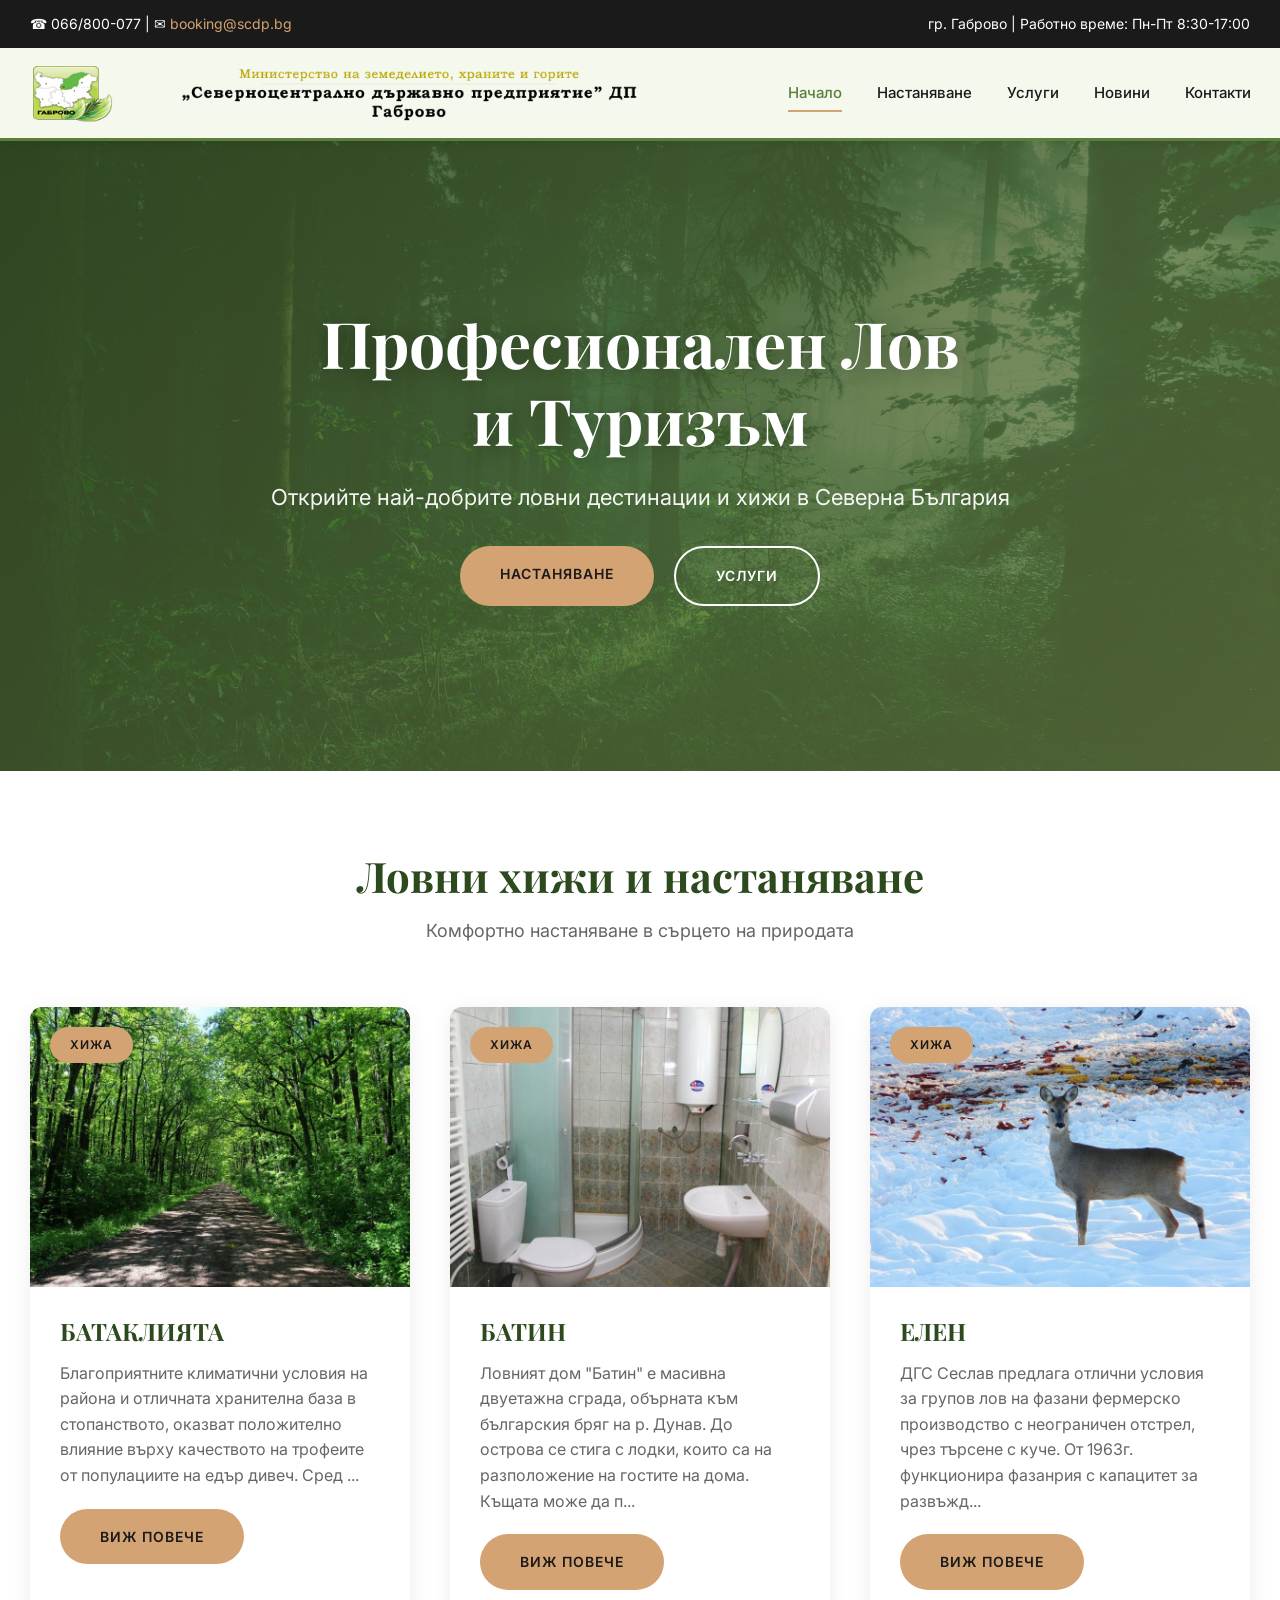
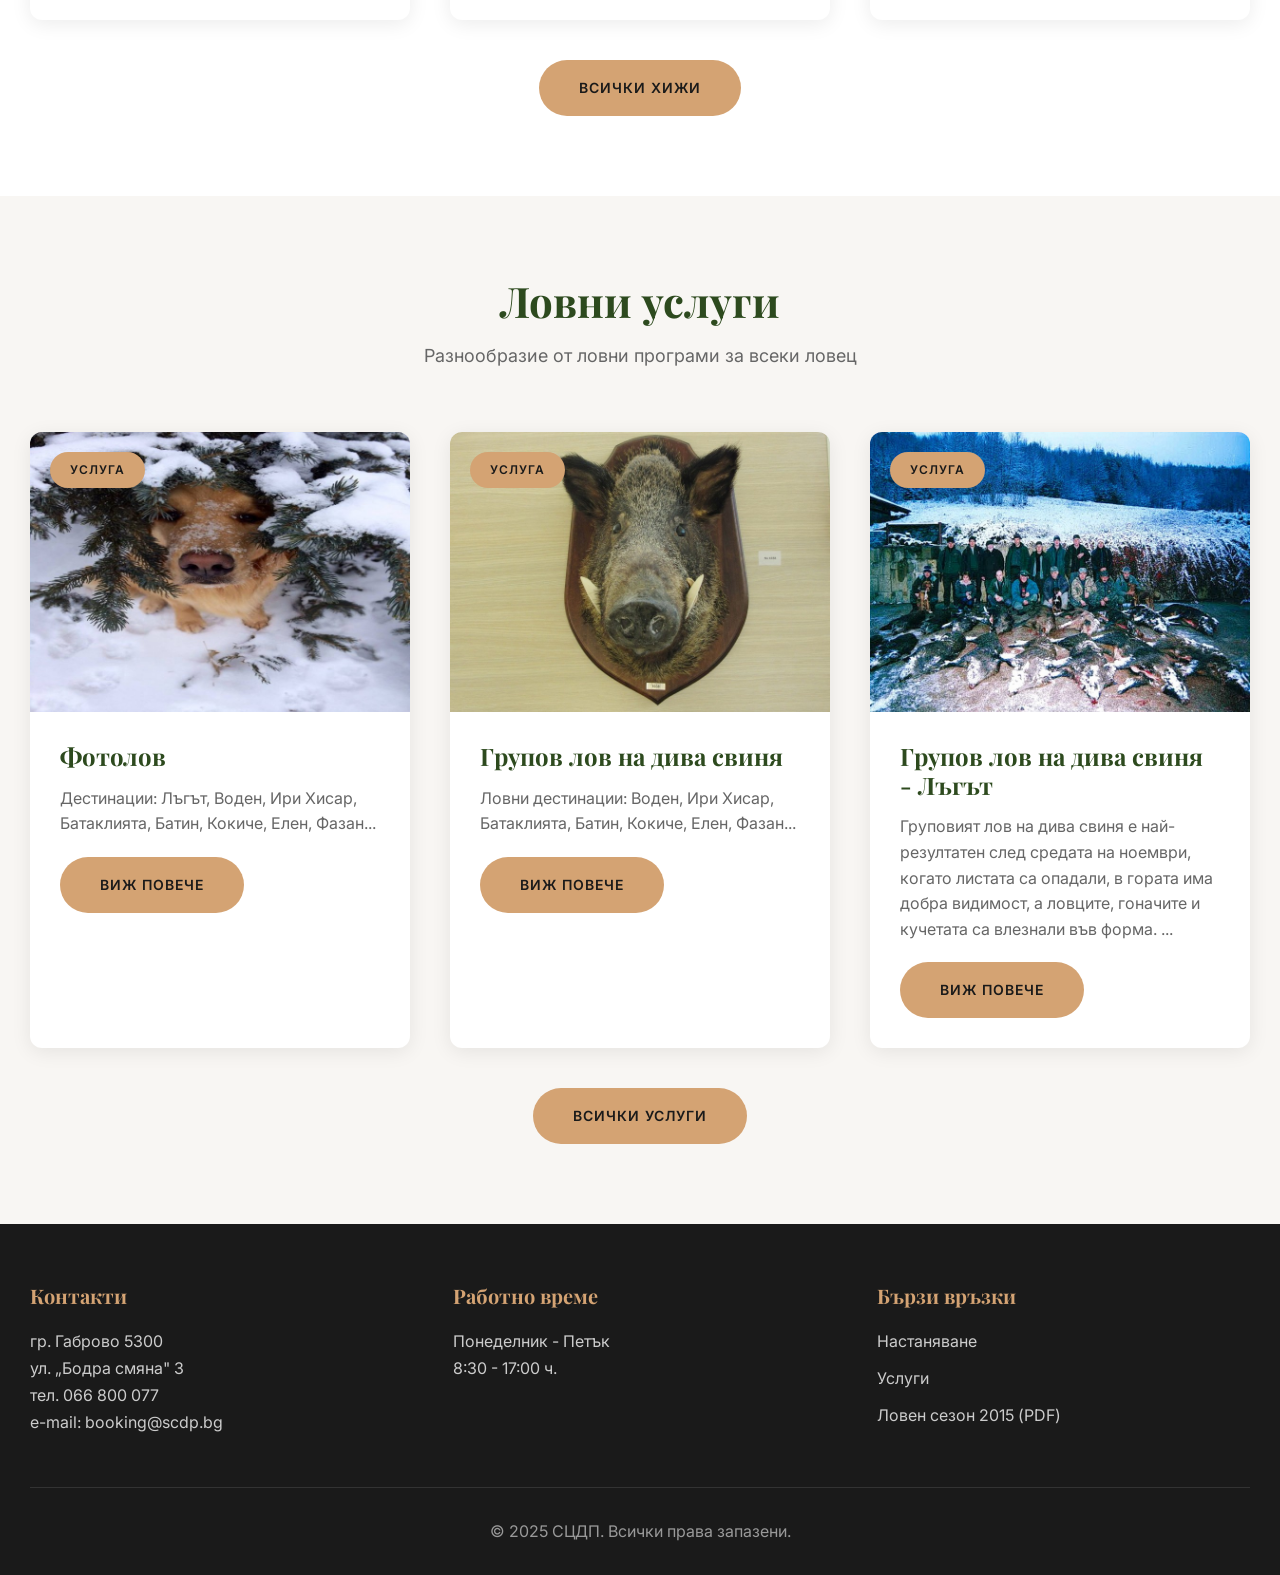
==== website/index.html @ f9773b8d "Init" ====
<!DOCTYPE html>
<html lang="bg">
<head>
    <meta charset="UTF-8">
    <meta name="viewport" content="width=device-width, initial-scale=1.0">
    <title>СЦДП - Професионален лов и туризъм</title>
    <link rel="stylesheet" href="assets/css/style.css">
</head>
<body>
    
    <div class="top-bar">
        <div class="container">
            <div>☎ 066/800-077 | ✉ <a href="mailto:booking@scdp.bg">booking@scdp.bg</a></div>
            <div>гр. Габрово | Работно време: Пн-Пт 8:30-17:00</div>
        </div>
    </div>
    <header>
        <div class="header-content">
            <a href="index.html" class="logo">
                <img src="images/logo-scdp-bg.png" alt="СЦДП" onerror="this.style.display='none'">
            </a>
            <nav>
                <ul>
                    <li><a href="index.html">Начало</a></li>
                    <li><a href="hotels.html">Настаняване</a></li>
                    <li><a href="services.html">Услуги</a></li>
                    <li><a href="news.html">Новини</a></li>
                    <li><a href="contacts.html">Контакти</a></li>
                </ul>
            </nav>
        </div>
    </header>
    
    
    <div class="hero" style="background-image: url('images/forest-path.jpg')">
        <div class="hero-content">
            <h1>Професионален Лов<br>и Туризъм</h1>
            <p>Открийте най-добрите ловни дестинации и хижи в Северна България</p>
            <div style="display: flex; gap: 20px; justify-content: center; flex-wrap: wrap;">
                <a href="hotels.html" class="btn">Настаняване</a>
                <a href="services.html" class="btn btn-secondary">Услуги</a>
            </div>
        </div>
    </div>
    
    <section>
        <div class="container">
            <div class="section-header">
                <h2>Ловни хижи и настаняване</h2>
                <p>Комфортно настаняване в сърцето на природата</p>
            </div>
            <div class="cards-grid">
                
    <div class="card" onclick="openModal('modal-hotels-batakliiata-13')">
        <div class="card-image">
            <img src="images/0_800x600.jpg" alt="БАТАКЛИЯТА">
            <div class="card-badge">Хижа</div>
        </div>
        <div class="card-body">
            <h3>БАТАКЛИЯТА</h3>
            <p>Благоприятните климатични условия на района и отличната хранителна база в стопанството, оказват положително влияние върху качеството на трофеите от популациите на едър дивеч. Сред ...</p>
            <a href="javascript:void(0)" class="btn">Виж повече</a>
        </div>
    </div>
    
    <div class="card" onclick="openModal('modal-hotels-batin-14')">
        <div class="card-image">
            <img src="images/13_3_800x600.jpg" alt="БАТИН">
            <div class="card-badge">Хижа</div>
        </div>
        <div class="card-body">
            <h3>БАТИН</h3>
            <p>Ловният дом &quot;Батин&quot; е масивна двуетажна сграда, обърната към българския бряг на р. Дунав. До острова се стига с лодки, които са на разположение на гостите на дома. Къщата може да п...</p>
            <a href="javascript:void(0)" class="btn">Виж повече</a>
        </div>
    </div>
    
    <div class="card" onclick="openModal('modal-hotels-elen-18')">
        <div class="card-image">
            <img src="images/15a_800x600.jpg" alt="ЕЛЕН">
            <div class="card-badge">Хижа</div>
        </div>
        <div class="card-body">
            <h3>ЕЛЕН</h3>
            <p>ДГС Сеслав предлага отлични условия за групов лов на фазани фермерско производство с неограничен отстрел, чрез търсене с куче. От 1963г. функционира фазанрия с капацитет за развъжд...</p>
            <a href="javascript:void(0)" class="btn">Виж повече</a>
        </div>
    </div>
    
            </div>
            <div style="text-align: center; margin-top: 40px;">
                <a href="hotels.html" class="btn">Всички хижи</a>
            </div>
        </div>
    </section>
    
    <section style="background: var(--light);">
        <div class="container">
            <div class="section-header">
                <h2>Ловни услуги</h2>
                <p>Разнообразие от ловни програми за всеки ловец</p>
            </div>
            <div class="cards-grid">
                
    <div class="card" onclick="openModal('modal-services-fotolov-32')">
        <div class="card-image">
            <img src="images/10801591_383877848438794_631674536018427382_n_800x600.jpg" alt="Фотолов">
            <div class="card-badge">Услуга</div>
        </div>
        <div class="card-body">
            <h3>Фотолов</h3>
            <p>Дестинации: Лъгът, Воден, Ири Хисар, Батаклията, Батин, Кокиче, Елен, Фазан...</p>
            <a href="javascript:void(0)" class="btn">Виж повече</a>
        </div>
    </div>
    
    <div class="card" onclick="openModal('modal-services-grupov-lov-na-diva-svinia-10')">
        <div class="card-image">
            <img src="images/IMG_0344DIVOPRASE_800x600.jpg" alt="Групов лов на дива свиня">
            <div class="card-badge">Услуга</div>
        </div>
        <div class="card-body">
            <h3>Групов лов на дива свиня</h3>
            <p>Ловни дестинации: Воден, Ири Хисар, Батаклията, Батин, Кокиче, Елен, Фазан...</p>
            <a href="javascript:void(0)" class="btn">Виж повече</a>
        </div>
    </div>
    
    <div class="card" onclick="openModal('modal-services-grupov-lov-na-diva-svinia-lugut-17')">
        <div class="card-image">
            <img src="images/GrupovLovLagat_800x600.jpg" alt="Групов лов на дива свиня - Лъгът">
            <div class="card-badge">Услуга</div>
        </div>
        <div class="card-body">
            <h3>Групов лов на дива свиня - Лъгът</h3>
            <p>Груповият лов на дива свиня е най-резултатен след средата на ноември, когато листата са опадали, в гората има добра видимост, а ловците, гоначите и кучетата са влезнали във форма. ...</p>
            <a href="javascript:void(0)" class="btn">Виж повече</a>
        </div>
    </div>
    
            </div>
            <div style="text-align: center; margin-top: 40px;">
                <a href="services.html" class="btn">Всички услуги</a>
            </div>
        </div>
    </section>
    
    
    <footer id="contacts">
        <div class="container">
            <div class="footer-content">
                <div class="footer-section">
                    <h3>Контакти</h3>
                    <p>гр. Габрово 5300<br>
                    ул. „Бодра смяна" 3<br>
                    тел. 066 800 077<br>
                    e-mail: booking@scdp.bg</p>
                </div>
                <div class="footer-section">
                    <h3>Работно време</h3>
                    <p>Понеделник - Петък<br>
                    8:30 - 17:00 ч.</p>
                </div>
                <div class="footer-section">
                    <h3>Бързи връзки</h3>
                    <a href="hotels.html">Настаняване</a>
                    <a href="services.html">Услуги</a>
                    <a href="files/hunt-season-2015.pdf" target="_blank">Ловен сезон 2015 (PDF)</a>
                </div>
            </div>
            <div class="footer-bottom">
                <p>&copy; 2025 СЦДП. Всички права запазени.</p>
            </div>
        </div>
    </footer>
    
    
    <div id="modal-hotels-batakliiata-13" class="modal">
        <div class="modal-content">
            <div class="modal-header" style="background-image: url('images/0_800x600.jpg')">
                <span class="modal-close" onclick="closeModal('modal-hotels-batakliiata-13')">&times;</span>
                <h2>БАТАКЛИЯТА</h2>
            </div>
            <div class="modal-body">
                <p>Благоприятните климатични условия на района и отличната хранителна база в стопанството, оказват положително влияние върху качеството на трофеите от популациите на едър дивеч. Сред най-добрите трофеи, добити в ДЛС Дунав са: благороден елен (13,5 кг, оценен на 250 CIC точки), сръндак  505 гр., както и глиган, чийто трофей е с повече от 220 CIC точки.</p>
<p>ДЛС Дунав предлага отлични условия за лов на фазани на полигон чрез търсене с кучета. Фазаните са главно фермерско производното, но се срещат и диви в природата. Фазанарията функионира от 1975 г. Капацитетът и за развъждане е 40 000 хил., а за отглеждане е 15 000 хил. фазана годишно. В момента се отглежда главно корейски фазан, но условията позволяват развъждането и на други видове в зависимост от търсенето.</p>
<p>Едноетажната масивна сграда на ловния дом е разположена в липова гора в ловностопански район &quot;Батаклията&quot;. Тук едновременно могат да се настанят 8 души в два апартамента с камини и две двойни стаи. Двойните стаи са разположени в бунгала съвсем близо до сградата. Всяка стая има предверие с голям гардероб, две легла и самостоятелен санитарен възел. Просторната залата за хранене, разполага с камина, голям телевизор и свързва двата апартамента. Пред ловния дом има кът за почивка и паркинг.</p>
<p>Ловната площ възлиза на 5 627 ха., разделена на четири ловностопански района. Теренът тук е хълмисто-равнинен, а средната надморска височина варира от 344 m във високите части в близост до село Царевец до 15 m при островите в река Дунав. За района са характерни главно липови гори, следвани от акация и габър.</p>
<p>Любителите на риболова няма да останат разочаровани, ако решат да хвърлят въдици в р. Дунав. Могат да се надяват на добър улов на шаран, толстолоб, амур, платика, каракуда. За желаещите се организират фотолов и екскурзии до природните и културните забележителности в региона.</p>
<p>Най-изветсните са: Ивановските скални църкви, Басарбовски манастир, средновековната крепост &quot;Червен&quot;. Трите обекта могат да бъдат посетени в рамките на един ден.</p>
<p>Основните видове дивеч са: благороден елен, дива свиня, сърна, заек, фазан, както и вълк, чакал и лисица.</p>
<p>По-специално внимание заслужава да се отдели на лова на благороден елен и сръндак. Брачният период на благородния елен стартира в началото на месец септември и продължава до първите дни от месец октомври. През това време се отстрелват 10 до 15 трофейни благородни елена. Най-добрият период за лов на качествени трофеи от сръндак пък е през месец май. Трофеите обикновено варират от 300 до 450 гр.</p>

                <div class="modal-images"><img src="images/0_800x600.jpg" alt="Image"><img src="images/10_3_800x600.jpg" alt="Image"><img src="images/1_9_800x600.jpg" alt="Image"><img src="images/2_2_800x600.jpg" alt="Image"><img src="images/3_1_800x600.jpg" alt="Image"><img src="images/4_800x600.jpg" alt="Image"><img src="images/5_2_800x600.jpg" alt="Image"><img src="images/6_4_800x600.jpg" alt="Image"></div>
            </div>
            
            <div class="modal-footer">
                <a href="mailto:booking@scdp.bg" class="btn">Резервирай</a>
                <a href="tel:066800077" class="btn btn-secondary">Обади се</a>
            </div>
        
        </div>
    </div>
    
    <div id="modal-hotels-batin-14" class="modal">
        <div class="modal-content">
            <div class="modal-header" style="background-image: url('images/13_3_800x600.jpg')">
                <span class="modal-close" onclick="closeModal('modal-hotels-batin-14')">&times;</span>
                <h2>БАТИН</h2>
            </div>
            <div class="modal-body">
                <p>Ловният дом &quot;Батин&quot; е масивна двуетажна сграда, обърната към българския бряг на р. Дунав. До острова се стига с лодки, които са на разположение на гостите на дома. Къщата може да приеме едновременно 13 посетители в един апартамент и пет двойни стаи. Всяка стая разполага с две отделни легла и възможност за едно допълнително, голям гардероб и баня с душ кабина. На първия етаж е разположена залата за хранене и къта за отдих с камина. Френските прозорци дават възможност на гостите да се насладят на прекрасната гледка към Дунава. Огромната закрита тераса по протежение на сградата е приятно място за отдих след вълнуващ ловен ден. Тук е и просторният апартамент, които също разполага с камина и достъп до терасата. На втория етаж се намират четири от стаите и зимната градина с гледка към една от дивечовите ниви на острова.</p>
<p>Любителите на риболова няма да останат разочаровани, ако решат да хвърлят въдици в р. Дунав. Тук има доста подходящи места, откъдето могат да се надяват на добър улов на шаран, толстолоб, амур, платика, каракуда.</p>
<p>На 2 км пеша от ловния дом се намира 300-годишният лонгозен дъб. Дебелината на ствола му при 1,2 м над земята е 6 м. Дървото е защитен обект. Разходката до него е освежаваща, а гледката към румънския бряг - уникална. Гр. Русе се намира на 60 км от острова. В близост до града се намират: Ивановските скални църкви, Басарбовски манастир, средновековната крепост &quot;Червен&quot;. И трите обекта могат да бъдат посетени в рамките на един ден.</p>
<p>Най-близкото международно летище в Букурещ, Румъния е само на 130 км. Варна е на 240 км, а София на - 300 км.</p>
<p>Общата ловностопанска площ на ДЛС Дунав е 5 627 ха., разделена на 4 ловностопански района. Растителността на острова е представена главно от тополови култури, следвани от върба и бряст.</p>
<p>Остров Батин е част от територията на държавно ловно стопанство &quot;Дунав&quot;, която се простира от източната част на Дунавската равнина и достига до най-северните части на Поповско Разградските и Самуиловските височини. ДЛС Дунав е единственото стопанство в България, което разполага с ловен дом на остров. С площ от 4,2 km2 Батин е четвъртият по големина български остров, разположен между 522,5 и 529,5 км по течението на река Дунав. Има елипсовидна форма с дължина от 6 км и максимална ширина 1,8 км. Островът е разположен северно от село Батин, област Русе на около 200 м от българския бряг.</p>
<p>През топлите месеци е удоволствие да се релаксира на чист въздух в беседката с барбекю само на метри от сградата. Гостоприемната атмосфера се допълва от изискана кухня и вежлив персонал.</p>
<p>Сред най-добрите трофеи, отстрелвани в ДЛС Дунав са: благороден елен (13,5 кг, оценен на 250 CIC точки), сръндак  505 гр., както и глиган, чийто трофей е с повече от 220 CIC точки. Положително влияние върху качеството на трофеите оказват благоприятните климатични условия на района и добрата хранителна база в стопанството. ДЛС Дунав предлага отлични условия за лов на фазани на полигон чрез търсене с кучета. Фазаните са главно фермерско производното, но се срещат и диви в природата. Фазанарията функионира от 1975 г. Капацитетът и за развъждане е 40 000 хил., а за отглеждане е 15 000 хил. фазана годишно. В момента се отглежда главно корейски фазан, но условията позволяват развъждането и на други видове в зависимост от търсенето.</p>

                <div class="modal-images"><img src="images/13_3_800x600.jpg" alt="Image"><img src="images/13a_800x600.jpg" alt="Image"><img src="images/15a_1_800x600.jpg" alt="Image"><img src="images/16_3_800x600.jpg" alt="Image"><img src="images/P10509041_800x600.jpg" alt="Image"><img src="images/Picture007_800x600.jpg" alt="Image"></div>
            </div>
            
            <div class="modal-footer">
                <a href="mailto:booking@scdp.bg" class="btn">Резервирай</a>
                <a href="tel:066800077" class="btn btn-secondary">Обади се</a>
            </div>
        
        </div>
    </div>
    
    <div id="modal-hotels-elen-18" class="modal">
        <div class="modal-content">
            <div class="modal-header" style="background-image: url('images/15a_800x600.jpg')">
                <span class="modal-close" onclick="closeModal('modal-hotels-elen-18')">&times;</span>
                <h2>ЕЛЕН</h2>
            </div>
            <div class="modal-body">
                <p>ДГС Сеслав предлага отлични условия за групов лов на фазани фермерско производство с неограничен отстрел, чрез търсене с куче. От 1963г. функционира фазанрия с капацитет за развъждане и отглеждане на 10 000 - 12 000 птици годишно. Отглеждат са 2 вида фазани корейски и монголски. Изграден е полигон за обучение на ловни кучета-птичари.</p>
<p>Държавно горско стопанство Сеслав се намира в Североизточна България, в центъра на Западното Лудогорие на 50 км югоизточно от гр. Русе. Най-близкото летище е на 160 км в град Варна, а столицата София е 350 км.</p>
<p>Ловен дом Елен се намира на 10 км от гр. Кубрат, област Разград. Двуетажната сграда е разположена на брега на голям язовир и предлага 1 единична стая, 2 двойни стаи с тераси към язовира и 1 апартамент. Всяка стая има самостоятелен санитарен възел, хладилник, сателитна телевизия и климатик. Отоплението е локално. На първият етаж са залата за хранене и къта за почивка с камина. Пред ловния дом има просторна тераса с изглед към язовира, а зад него е паркинга.</p>
<p>Ловът на дива свиня от чакало и на гонки предлага незабравими емоции и ценни трофеи. Средната дължина на глигите е 20-24 см, а най-значимият трофей добит в стопанството е с дължина от 32 см.</p>
<p>Най-големият трофей от благороден елен, добит в района на стопанството, е с тегло 13.6 кг и оценка по СIС 238 точки. Годишно могат да се отстрелват 10-12 благородни елена със средно тегло 9-11 кг и единични екземпляри с тегло до и над 12 кг.</p>
<p>Най-големият трофей от сръндак е 539 гр. и оценка 148 CIC точки, обикновено на сезон се отстрелват между 12-15 сръндака със средно тегло 300-450 гр. и единици с тегло до и над 500 гр.</p>
<p>На територията на стопанството се намира Историко-археологически резерват &quot;Сборяново&quot;. Могат да се организират посещения на Ивановски скални църкви и Бесарбовски скален манастир. От природните забележителности заслужава да се посетят защитените местности Мющерека, естествените находища на див божур и на турска леска край гр. Кубрат, скалните венци в с. Каменово.</p>
<p>Общата площ на ловностопанските райони на ДГС Сеслав е 8754 ха. Те са разположени върху равнинно-хълмист терен със средна надморска височина 200 метра.</p>

                <div class="modal-images"><img src="images/15a_800x600.jpg" alt="Image"><img src="images/18_3_800x600.jpg" alt="Image"><img src="images/21_3_800x600.jpg" alt="Image"><img src="images/_7_800x600.jpg" alt="Image"></div>
            </div>
            
            <div class="modal-footer">
                <a href="mailto:booking@scdp.bg" class="btn">Резервирай</a>
                <a href="tel:066800077" class="btn btn-secondary">Обади се</a>
            </div>
        
        </div>
    </div>
    
    
    <div id="modal-services-fotolov-32" class="modal">
        <div class="modal-content">
            <div class="modal-header" style="background-image: url('images/10801591_383877848438794_631674536018427382_n_800x600.jpg')">
                <span class="modal-close" onclick="closeModal('modal-services-fotolov-32')">&times;</span>
                <h2>Фотолов</h2>
            </div>
            <div class="modal-body">
                <p>Дестинации: Лъгът, Воден, Ири Хисар, Батаклията, Батин, Кокиче, Елен, Фазан</p>
<p>Еднодневните разходки в планината с фотоапарати, дават възможност на ловците да запечатат прекрасни кадри с множество диви животни в сърцето на Балкана. Фотоловът предлага освен среща с елени, сърни, елени лопатари, диви прасета и друг дребен дивеч, откъсване от забързаното ежедневие, чист въздух и спиращи дъха природни гледки. Професионалният водач, предвождащ групата, провежда кратък курс по разпознаване на различни видове следи, показва основни тънкости в проследяването и издебването на тези прекрасни животни.</p>

                <div class="modal-images"><img src="images/10801591_383877848438794_631674536018427382_n_800x600.jpg" alt="Image"><img src="images/1658301_838101019545335_8100905433386145459_o_800x600.jpg" alt="Image"></div>
            </div>
            
            <div class="modal-footer">
                <a href="mailto:booking@scdp.bg" class="btn">Резервирай</a>
                <a href="tel:066800077" class="btn btn-secondary">Обади се</a>
            </div>
        
        </div>
    </div>
    
    <div id="modal-services-grupov-lov-na-diva-svinia-10" class="modal">
        <div class="modal-content">
            <div class="modal-header" style="background-image: url('images/IMG_0344DIVOPRASE_800x600.jpg')">
                <span class="modal-close" onclick="closeModal('modal-services-grupov-lov-na-diva-svinia-10')">&times;</span>
                <h2>Групов лов на дива свиня</h2>
            </div>
            <div class="modal-body">
                <p>Ловни дестинации: Воден, Ири Хисар, Батаклията, Батин, Кокиче, Елен, Фазан</p>
<p>Най-резултатен е груповият лов след средата на ноември, когато листата са опадали, в гората има добра видимост, а ловците, гоначите и кучетата са влезли във форма. Обикновено групата е между пет и десет ловци. На ден се организират от 3 до 5 гонки в зависимост от теренните условия. Дългогодишният опит в лова на гонка в ловните стопанства е допринесъл за отличното познаване на пусиите, добра и стегната организация и висока ефективност при гонките в свободна територия.</p>
<p>Популацията на дива свиня на територията на СЦДП-Габрово е силна и с изключителни трофейни заложби. Примери за отлични трофеи могат да дадат всички ловни стопанства. В ДЛС Каракуз от 2008 г. до днес се наблюдава ръст в трофеите, оценени с медали. Последните златни лауреати са: 128,25 CIC (26,1 см), 121,10 CIC (22,7 см), 122,85 (20,75 см.). В ДГС Сеслав средната дължина на глигите е 20-24 см, а най-значимият трофей, добит в стопанството е с дължина от 32 см. Глиганът е предпочитан обект за лов и в ДЛС Дунав, където най-големият трофей е оценен с повече от 220 CIC точки. Два трофея от ДЛС Воден  Ири Хисар са в челната десетка на страната, оценени със 140,15 CIC т. (25,45 см.) и 137,95 CIC т. (28,20 см.).</p>
<p>Посочената долу цена за 1 ловец на ден включва: храна, нощувка и ловна организация. Отстреляният трофей се заплаща отделно съгласно утвърдения ценоразпис. </p>
<p>Срок за ловуване: от 1 октомври до втората неделя на м. януари</p>

                
            </div>
            
            <div class="modal-footer">
                <a href="mailto:booking@scdp.bg" class="btn">Резервирай</a>
                <a href="tel:066800077" class="btn btn-secondary">Обади се</a>
            </div>
        
        </div>
    </div>
    
    <div id="modal-services-grupov-lov-na-diva-svinia-lugut-17" class="modal">
        <div class="modal-content">
            <div class="modal-header" style="background-image: url('images/GrupovLovLagat_800x600.jpg')">
                <span class="modal-close" onclick="closeModal('modal-services-grupov-lov-na-diva-svinia-lugut-17')">&times;</span>
                <h2>Групов лов на дива свиня - Лъгът</h2>
            </div>
            <div class="modal-body">
                <p>Груповият лов на дива свиня е най-резултатен след средата на ноември, когато листата са опадали, в гората има добра видимост, а ловците, гоначите и кучетата са влезнали във форма. Обикновено групата е между пет и десет ловци. Дългогодишният опит в лова на гонка в ДЛС Росица - Лъгът е допринесъл за много добро познаване на пусиите, стегната организация и висока ефективност при груповия лов на гонка в свободна територия.</p>
<p>Освен традиционното предвижване с високопроходими автомобили, в тежкия планински релеф обикновено се налага и използването на коне  за разставяне на стрелците, а по-късно и за събиране на отстреляния дивеч.</p>
<p>Посочената долу цена за 1 ловец на ден включва: храна, нощувка и ловна организация. Отстреляният трофей се заплаща отделно съгласно утвърдения ценоразпис. </p>
<p>Срок за ловуване - от 1 октомври до втората неделя на м. януари</p>

                
            </div>
            
            <div class="modal-footer">
                <a href="mailto:booking@scdp.bg" class="btn">Резервирай</a>
                <a href="tel:066800077" class="btn btn-secondary">Обади се</a>
            </div>
        
        </div>
    </div>
    
    <script src="assets/js/main.js"></script>
</body>
</html>
---- website/assets/css/style.css ----
/* Modern Hunting & Tourism Website - 2024 */
@import url('https://fonts.googleapis.com/css2?family=Playfair+Display:wght@400;700&family=Inter:wght@300;400;500;600;700&display=swap');

:root {
    --primary: #2d4a1e;
    --secondary: #5a7f3a;
    --accent: #d4a373;
    --dark: #1a1a1a;
    --light: #f8f6f3;
    --white: #ffffff;
    --text: #2c2c2c;
}

* {
    margin: 0;
    padding: 0;
    box-sizing: border-box;
}

body {
    font-family: 'Inter', -apple-system, BlinkMacSystemFont, sans-serif;
    font-size: 16px;
    line-height: 1.7;
    color: var(--text);
    background: var(--white);
}

h1, h2, h3, h4 {
    font-family: 'Playfair Display', serif;
    font-weight: 700;
    line-height: 1.2;
}

/* Top Bar */
.top-bar {
    background: var(--dark);
    color: white;
    padding: 12px 0;
    font-size: 14px;
}

.top-bar .container {
    max-width: 1400px;
    margin: 0 auto;
    padding: 0 30px;
    display: flex;
    justify-content: space-between;
    align-items: center;
}

.top-bar a {
    color: var(--accent);
    text-decoration: none;
}

/* Header */
header {
    background: #f5f9ed;
    box-shadow: 0 2px 10px rgba(0,0,0,0.1);
    position: sticky;
    top: 0;
    z-index: 1000;
    border-bottom: 3px solid var(--secondary);
}

.header-content {
    max-width: 1400px;
    margin: 0 auto;
    padding: 15px 30px;
    display: flex;
    justify-content: space-between;
    align-items: center;
}

.logo {
    display: flex;
    align-items: center;
    gap: 15px;
    text-decoration: none;
}

.logo img {
    height: 60px;
}

.logo-text h1 {
    font-size: 22px;
    color: var(--primary);
    font-family: Georgia, serif;
    margin-bottom: 2px;
}

.logo-text p {
    font-size: 11px;
    color: #d4a800;
    font-weight: 600;
}

nav ul {
    list-style: none;
    display: flex;
    gap: 35px;
}

nav a {
    color: var(--dark);
    text-decoration: none;
    font-weight: 500;
    padding: 8px 0;
    border-bottom: 2px solid transparent;
    transition: all 0.3s;
    font-size: 15px;
}

nav a:hover, nav a.active {
    color: var(--secondary);
    border-bottom-color: var(--accent);
}

/* Hero Section */
.hero {
    position: relative;
    height: 70vh;
    min-height: 500px;
    background-size: cover;
    background-position: center;
    display: flex;
    align-items: center;
    justify-content: center;
    color: white;
}

.hero::before {
    content: '';
    position: absolute;
    inset: 0;
    background: linear-gradient(135deg, rgba(45,74,30,0.85), rgba(90,127,58,0.7));
}

.hero-content {
    position: relative;
    z-index: 1;
    text-align: center;
    max-width: 900px;
    padding: 0 30px;
}

.hero h1 {
    font-size: 64px;
    margin-bottom: 20px;
    text-shadow: 0 2px 20px rgba(0,0,0,0.3);
}

.hero p {
    font-size: 22px;
    margin-bottom: 30px;
    opacity: 0.95;
}

/* Page Hero (smaller for internal pages) */
.page-hero {
    position: relative;
    height: 250px;
    background-size: cover;
    background-position: center;
    display: flex;
    align-items: center;
    justify-content: center;
    color: white;
    margin-bottom: 60px;
}

.page-hero::before {
    content: '';
    position: absolute;
    inset: 0;
    background: linear-gradient(135deg, rgba(45,74,30,0.8), rgba(90,127,58,0.6));
}

.page-hero-content {
    position: relative;
    z-index: 1;
    text-align: center;
}

.page-hero h1 {
    font-size: 42px;
    margin-bottom: 10px;
}

.page-hero p {
    font-size: 18px;
    opacity: 0.9;
}

.btn {
    display: inline-block;
    padding: 16px 40px;
    background: var(--accent);
    color: var(--dark);
    text-decoration: none;
    font-weight: 600;
    border-radius: 50px;
    transition: all 0.3s;
    text-transform: uppercase;
    letter-spacing: 1px;
    font-size: 14px;
    border: none;
    cursor: pointer;
}

.btn:hover {
    transform: translateY(-2px);
    box-shadow: 0 10px 25px rgba(0,0,0,0.2);
    background: #e0b585;
}

.btn-secondary {
    background: transparent;
    border: 2px solid white;
    color: white;
}

.btn-secondary:hover {
    background: white;
    color: var(--primary);
}

/* Container */
.container {
    max-width: 1400px;
    margin: 0 auto;
    padding: 0 30px;
}

/* Sections */
section {
    padding: 80px 0;
}

.section-header {
    text-align: center;
    max-width: 700px;
    margin: 0 auto 60px;
}

.section-header h2 {
    font-size: 42px;
    color: var(--primary);
    margin-bottom: 15px;
}

.section-header p {
    font-size: 18px;
    color: #666;
}

/* Cards Grid */
.cards-grid {
    display: grid;
    grid-template-columns: repeat(auto-fill, minmax(350px, 1fr));
    gap: 40px;
}

.card {
    background: white;
    border-radius: 12px;
    overflow: hidden;
    box-shadow: 0 4px 20px rgba(0,0,0,0.08);
    transition: all 0.3s;
    cursor: pointer;
}

.card:hover {
    transform: translateY(-8px);
    box-shadow: 0 12px 40px rgba(0,0,0,0.15);
}

.card-image {
    position: relative;
    height: 280px;
    overflow: hidden;
}

.card-image img {
    width: 100%;
    height: 100%;
    object-fit: cover;
    transition: transform 0.5s;
}

.card:hover .card-image img {
    transform: scale(1.1);
}

.card-badge {
    position: absolute;
    top: 20px;
    left: 20px;
    background: var(--accent);
    color: var(--dark);
    padding: 8px 20px;
    border-radius: 50px;
    font-size: 12px;
    font-weight: 600;
    text-transform: uppercase;
    letter-spacing: 1px;
}

.card-body {
    padding: 30px;
}

.card h3 {
    font-size: 24px;
    color: var(--primary);
    margin-bottom: 15px;
}

.card p {
    color: #666;
    margin-bottom: 20px;
    line-height: 1.6;
}

/* Modal */
.modal {
    display: none;
    position: fixed;
    z-index: 2000;
    left: 0;
    top: 0;
    width: 100%;
    height: 100%;
    overflow: auto;
    background-color: rgba(0,0,0,0.7);
    animation: fadeIn 0.3s;
}

@keyframes fadeIn {
    from { opacity: 0; }
    to { opacity: 1; }
}

.modal-content {
    background-color: white;
    margin: 3% auto;
    width: 90%;
    max-width: 1000px;
    border-radius: 12px;
    max-height: 90vh;
    overflow-y: auto;
    animation: slideDown 0.3s;
}

@keyframes slideDown {
    from {
        transform: translateY(-50px);
        opacity: 0;
    }
    to {
        transform: translateY(0);
        opacity: 1;
    }
}

.modal-header {
    position: relative;
    height: 300px;
    background-size: cover;
    background-position: center;
    border-radius: 12px 12px 0 0;
}

.modal-header::before {
    content: '';
    position: absolute;
    inset: 0;
    background: linear-gradient(to bottom, transparent, rgba(0,0,0,0.7));
}

.modal-header h2 {
    position: absolute;
    bottom: 30px;
    left: 40px;
    right: 40px;
    color: white;
    font-size: 36px;
    text-shadow: 0 2px 10px rgba(0,0,0,0.5);
}

.modal-close {
    position: absolute;
    top: 20px;
    right: 30px;
    color: white;
    font-size: 40px;
    font-weight: bold;
    cursor: pointer;
    background: rgba(0,0,0,0.5);
    width: 50px;
    height: 50px;
    border-radius: 50%;
    display: flex;
    align-items: center;
    justify-content: center;
    transition: all 0.3s;
}

.modal-close:hover {
    background: rgba(0,0,0,0.8);
    transform: rotate(90deg);
}

.modal-body {
    padding: 40px;
}

.modal-body p {
    margin-bottom: 20px;
    font-size: 17px;
    line-height: 1.8;
    text-align: justify;
}

.modal-images {
    display: grid;
    grid-template-columns: repeat(auto-fill, minmax(200px, 1fr));
    gap: 15px;
    margin: 30px 0;
}

.modal-images img {
    width: 100%;
    height: 180px;
    object-fit: cover;
    border-radius: 8px;
    cursor: pointer;
    transition: transform 0.3s;
}

.modal-images img:hover {
    transform: scale(1.05);
}

.modal-footer {
    padding: 30px 40px;
    background: var(--light);
    border-radius: 0 0 12px 12px;
    display: flex;
    gap: 15px;
    justify-content: center;
}

/* Footer */
footer {
    background: var(--dark);
    color: white;
    padding: 60px 0 30px;
}

.footer-content {
    display: grid;
    grid-template-columns: repeat(auto-fit, minmax(250px, 1fr));
    gap: 50px;
    margin-bottom: 40px;
}

.footer-section h3 {
    color: var(--accent);
    margin-bottom: 20px;
    font-size: 20px;
}

.footer-section p,
.footer-section a {
    color: #ccc;
    text-decoration: none;
    display: block;
    margin-bottom: 10px;
}

.footer-section a:hover {
    color: white;
}

.footer-bottom {
    text-align: center;
    padding-top: 30px;
    border-top: 1px solid #333;
    color: #999;
}

/* Responsive */
@media (max-width: 1024px) {
    .hero h1 { font-size: 48px; }
    .page-hero h1 { font-size: 32px; }
    .cards-grid { grid-template-columns: repeat(auto-fill, minmax(300px, 1fr)); }
}

@media (max-width: 768px) {
    .hero h1 { font-size: 36px; }
    .hero { height: 50vh; }
    nav ul { flex-direction: column; gap: 15px; }
    .header-content { flex-direction: column; text-align: center; }
    .cards-grid { grid-template-columns: 1fr; }
    .modal-content { width: 95%; margin: 5% auto; }
    .modal-body { padding: 25px; }
    section { padding: 60px 0; }
}
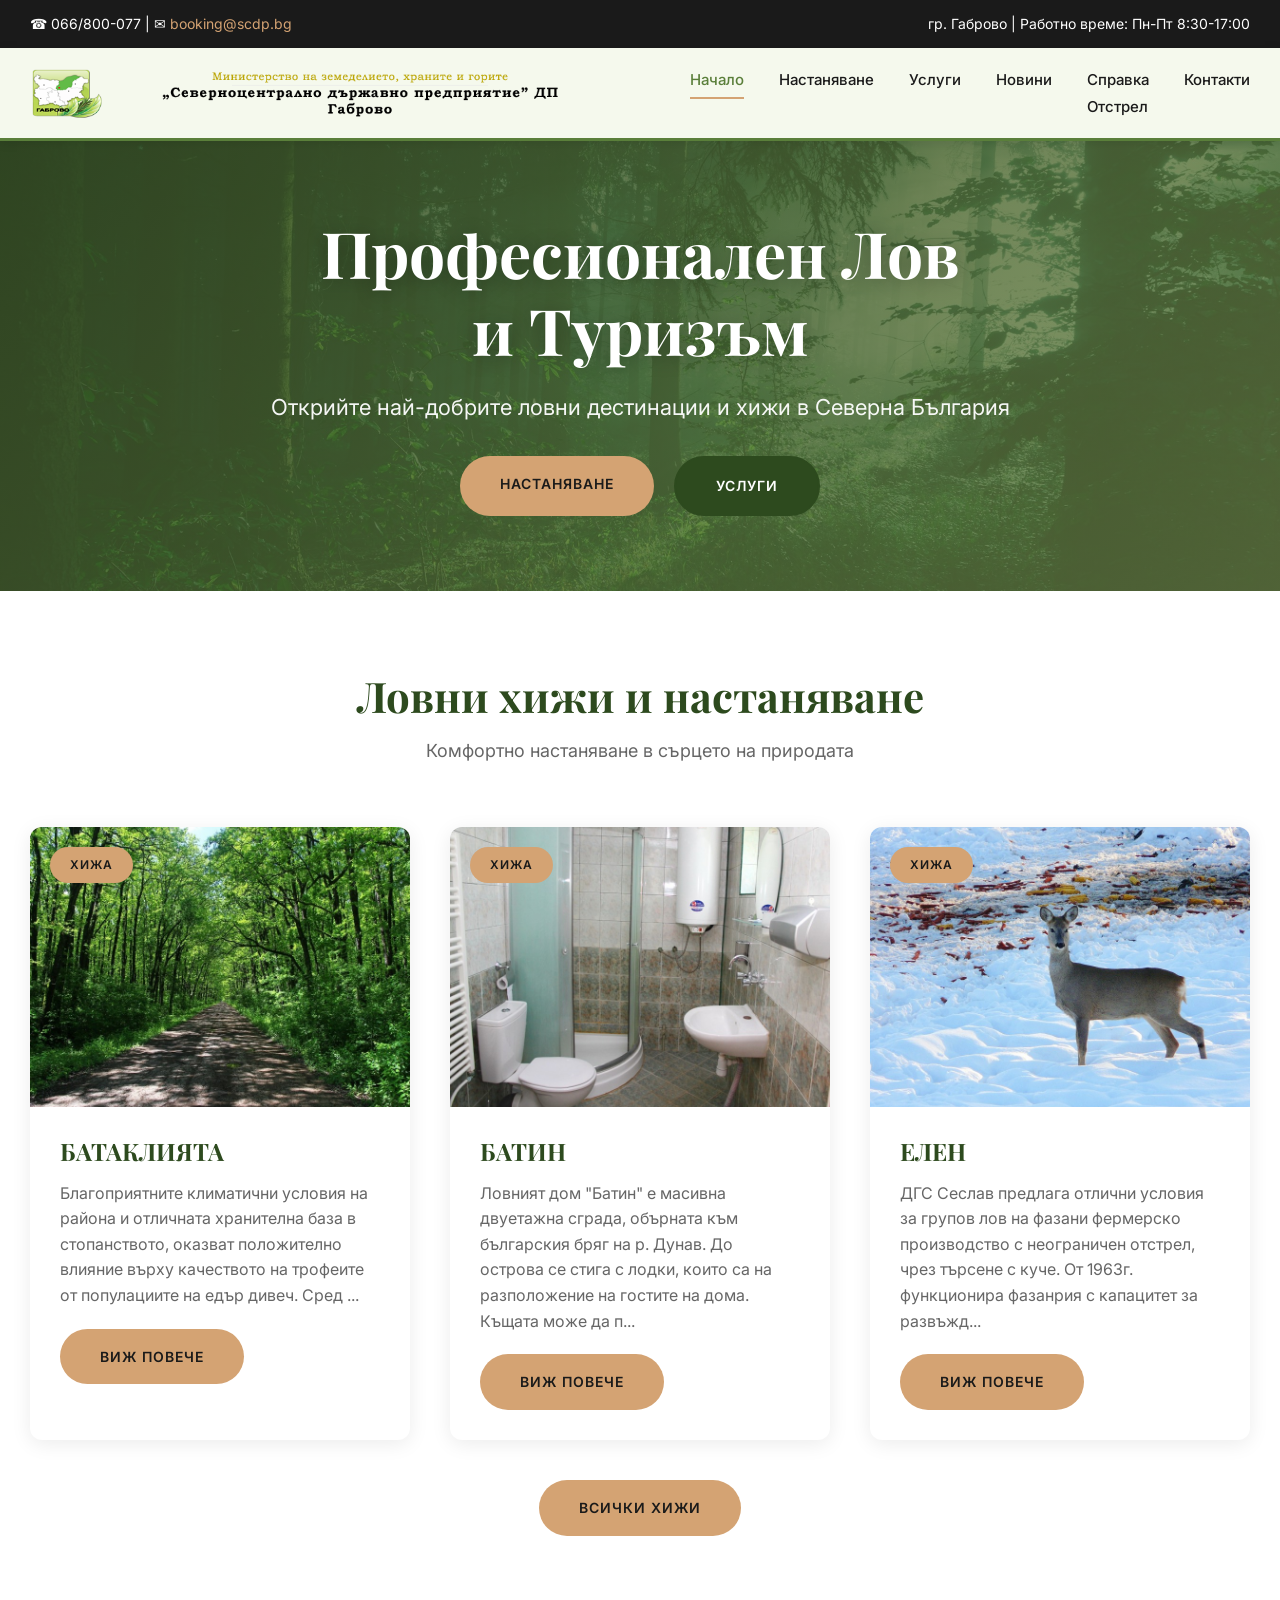
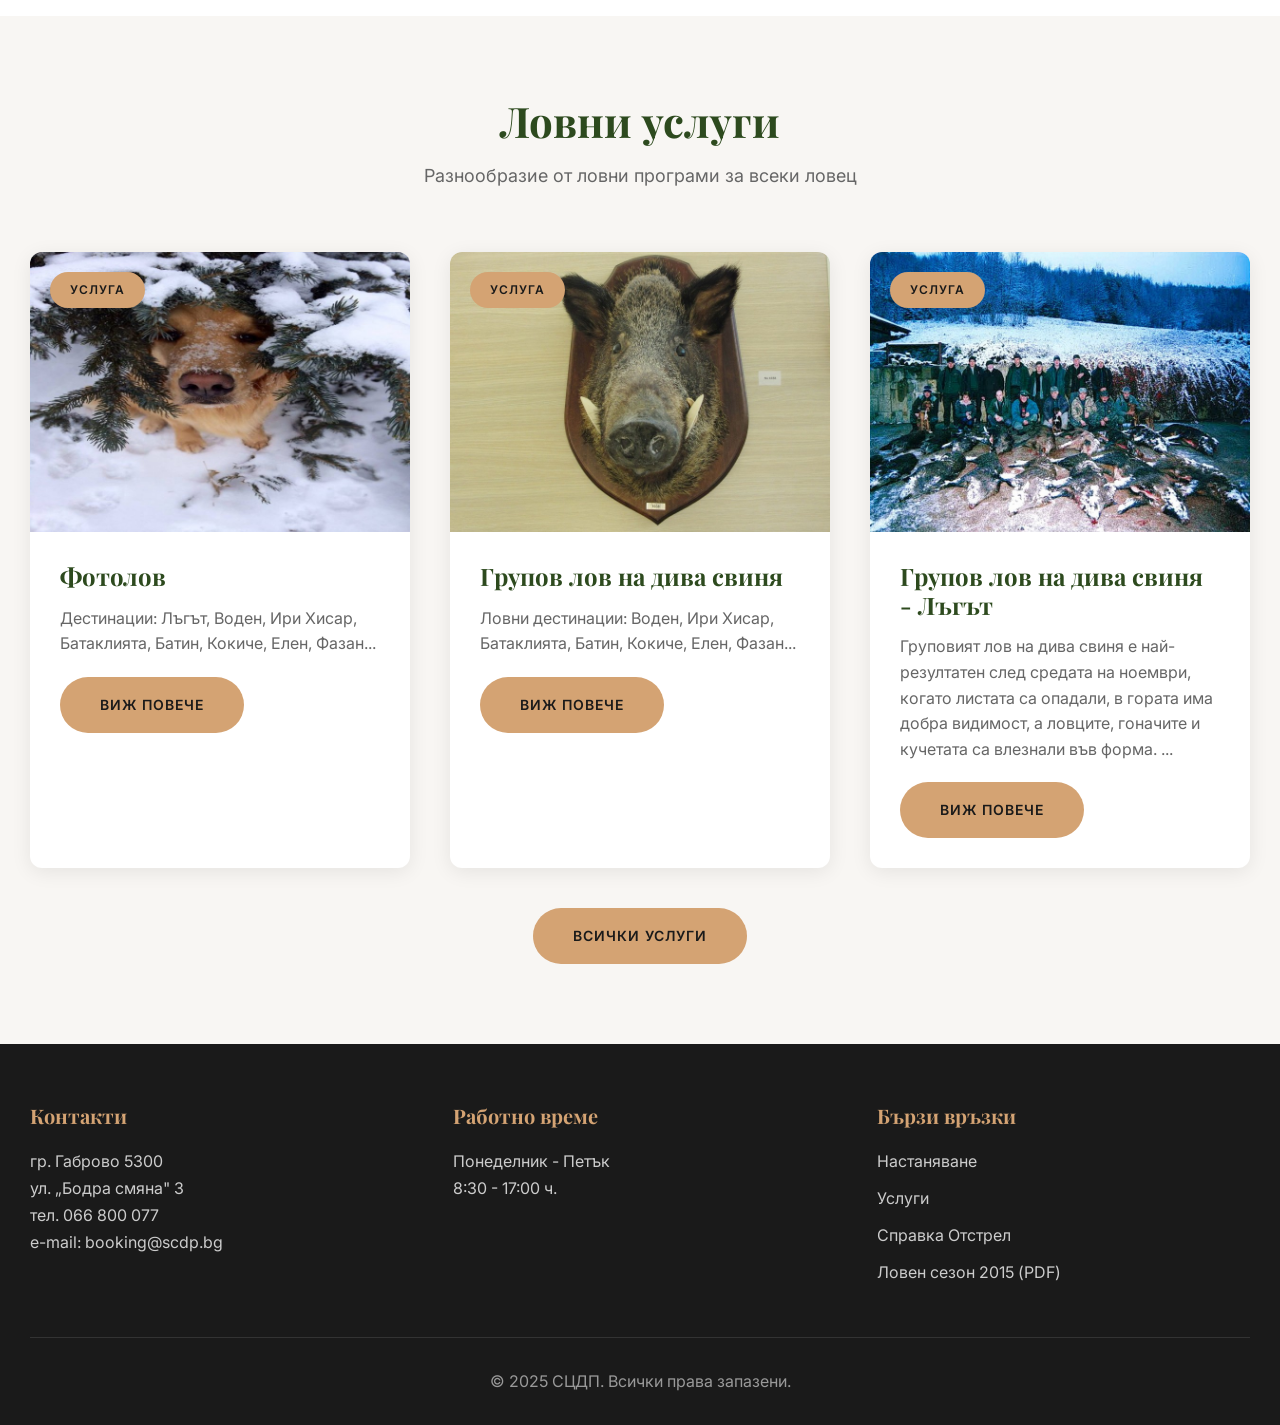
==== commit de51ef8d: "v1.0" ====
--- a/website/index.html
+++ b/website/index.html
@@ -2,7 +2,8 @@
 <html lang="bg">
 <head>
     <meta charset="UTF-8">
-    <meta name="viewport" content="width=device-width, initial-scale=1.0">
+    <meta name="viewport" content="width=device-width, initial-scale=1.0, maximum-scale=1.0, user-scalable=no, shrink-to-fit=no">
+    <meta name="apple-mobile-web-app-capable" content="yes">
     <title>СЦДП - Професионален лов и туризъм</title>
     <link rel="stylesheet" href="assets/css/style.css">
 </head>
@@ -17,18 +18,28 @@
     <header>
         <div class="header-content">
             <a href="index.html" class="logo">
-                <img src="images/logo-scdp-bg.png" alt="СЦДП" onerror="this.style.display='none'">
+                <img src="images/logo-scdp-bg.png" alt="СЦДП" class="logo-desktop" onerror="this.style.display='none'">
+                <img src="images/logo-mobile.png" alt="СЦДП" class="logo-mobile" onerror="this.style.display='none'">
             </a>
-            <nav>
+            <button class="mobile-menu-toggle" id="mobile-menu-toggle" aria-label="Menu">
+                <div class="hamburger">
+                    <span></span>
+                    <span></span>
+                    <span></span>
+                </div>
+            </button>
+            <nav id="mobile-nav">
                 <ul>
                     <li><a href="index.html">Начало</a></li>
                     <li><a href="hotels.html">Настаняване</a></li>
                     <li><a href="services.html">Услуги</a></li>
                     <li><a href="news.html">Новини</a></li>
+                    <li><a href="hunt-marks.html">Справка Отстрел</a></li>
                     <li><a href="contacts.html">Контакти</a></li>
                 </ul>
             </nav>
         </div>
+        <div class="mobile-overlay" id="mobile-overlay"></div>
     </header>
     
     
@@ -165,6 +176,7 @@
                     <h3>Бързи връзки</h3>
                     <a href="hotels.html">Настаняване</a>
                     <a href="services.html">Услуги</a>
+                    <a href="hunt-marks.html">Справка Отстрел</a>
                     <a href="files/hunt-season-2015.pdf" target="_blank">Ловен сезон 2015 (PDF)</a>
                 </div>
             </div>
@@ -191,16 +203,31 @@
 <p>Основните видове дивеч са: благороден елен, дива свиня, сърна, заек, фазан, както и вълк, чакал и лисица.</p>
 <p>По-специално внимание заслужава да се отдели на лова на благороден елен и сръндак. Брачният период на благородния елен стартира в началото на месец септември и продължава до първите дни от месец октомври. През това време се отстрелват 10 до 15 трофейни благородни елена. Най-добрият период за лов на качествени трофеи от сръндак пък е през месец май. Трофеите обикновено варират от 300 до 450 гр.</p>
 
-                <div class="modal-images"><img src="images/0_800x600.jpg" alt="Image"><img src="images/10_3_800x600.jpg" alt="Image"><img src="images/1_9_800x600.jpg" alt="Image"><img src="images/2_2_800x600.jpg" alt="Image"><img src="images/3_1_800x600.jpg" alt="Image"><img src="images/4_800x600.jpg" alt="Image"><img src="images/5_2_800x600.jpg" alt="Image"><img src="images/6_4_800x600.jpg" alt="Image"></div>
-            </div>
-            
-            <div class="modal-footer">
-                <a href="mailto:booking@scdp.bg" class="btn">Резервирай</a>
-                <a href="tel:066800077" class="btn btn-secondary">Обади се</a>
-            </div>
-        
-        </div>
-    </div>
+                <div class="modal-images" id="gallery-modal-hotels-batakliiata-13"><img src="images/0_800x600.jpg" alt="Image" onclick="openLightbox('modal-hotels-batakliiata-13', 0)"><img src="images/10_3_800x600.jpg" alt="Image" onclick="openLightbox('modal-hotels-batakliiata-13', 1)"><img src="images/1_9_800x600.jpg" alt="Image" onclick="openLightbox('modal-hotels-batakliiata-13', 2)"><img src="images/2_2_800x600.jpg" alt="Image" onclick="openLightbox('modal-hotels-batakliiata-13', 3)"><img src="images/3_1_800x600.jpg" alt="Image" onclick="openLightbox('modal-hotels-batakliiata-13', 4)"><img src="images/4_800x600.jpg" alt="Image" onclick="openLightbox('modal-hotels-batakliiata-13', 5)"><img src="images/5_2_800x600.jpg" alt="Image" onclick="openLightbox('modal-hotels-batakliiata-13', 6)"><img src="images/6_4_800x600.jpg" alt="Image" onclick="openLightbox('modal-hotels-batakliiata-13', 7)"></div>
+            </div>
+            
+            <div class="modal-footer">
+                <a href="mailto:booking@scdp.bg" class="btn">Резервирай</a>
+                <a href="tel:066800077" class="btn btn-secondary">Обади се</a>
+            </div>
+        
+        </div>
+    </div>
+    
+        <div id="lightbox-modal-hotels-batakliiata-13" class="lightbox">
+            <span class="lightbox-close" onclick="closeLightbox('modal-hotels-batakliiata-13')">&times;</span>
+            <div class="lightbox-content">
+                <span class="lightbox-nav lightbox-prev" onclick="changeLightboxImage('modal-hotels-batakliiata-13', -1)">&#10094;</span>
+                <img id="lightbox-img-modal-hotels-batakliiata-13" class="lightbox-image" src="" alt="Gallery">
+                <span class="lightbox-nav lightbox-next" onclick="changeLightboxImage('modal-hotels-batakliiata-13', 1)">&#10095;</span>
+            </div>
+            <div class="lightbox-counter" id="lightbox-counter-modal-hotels-batakliiata-13"></div>
+        </div>
+        <script>
+            window.galleryImages_modal_hotels_batakliiata_13 = ["images/0_800x600.jpg", "images/10_3_800x600.jpg", "images/1_9_800x600.jpg", "images/2_2_800x600.jpg", "images/3_1_800x600.jpg", "images/4_800x600.jpg", "images/5_2_800x600.jpg", "images/6_4_800x600.jpg"];
+            window.currentLightboxIndex_modal_hotels_batakliiata_13 = 0;
+        </script>
+        
     
     <div id="modal-hotels-batin-14" class="modal">
         <div class="modal-content">
@@ -218,16 +245,31 @@
 <p>През топлите месеци е удоволствие да се релаксира на чист въздух в беседката с барбекю само на метри от сградата. Гостоприемната атмосфера се допълва от изискана кухня и вежлив персонал.</p>
 <p>Сред най-добрите трофеи, отстрелвани в ДЛС Дунав са: благороден елен (13,5 кг, оценен на 250 CIC точки), сръндак  505 гр., както и глиган, чийто трофей е с повече от 220 CIC точки. Положително влияние върху качеството на трофеите оказват благоприятните климатични условия на района и добрата хранителна база в стопанството. ДЛС Дунав предлага отлични условия за лов на фазани на полигон чрез търсене с кучета. Фазаните са главно фермерско производното, но се срещат и диви в природата. Фазанарията функионира от 1975 г. Капацитетът и за развъждане е 40 000 хил., а за отглеждане е 15 000 хил. фазана годишно. В момента се отглежда главно корейски фазан, но условията позволяват развъждането и на други видове в зависимост от търсенето.</p>
 
-                <div class="modal-images"><img src="images/13_3_800x600.jpg" alt="Image"><img src="images/13a_800x600.jpg" alt="Image"><img src="images/15a_1_800x600.jpg" alt="Image"><img src="images/16_3_800x600.jpg" alt="Image"><img src="images/P10509041_800x600.jpg" alt="Image"><img src="images/Picture007_800x600.jpg" alt="Image"></div>
-            </div>
-            
-            <div class="modal-footer">
-                <a href="mailto:booking@scdp.bg" class="btn">Резервирай</a>
-                <a href="tel:066800077" class="btn btn-secondary">Обади се</a>
-            </div>
-        
-        </div>
-    </div>
+                <div class="modal-images" id="gallery-modal-hotels-batin-14"><img src="images/13_3_800x600.jpg" alt="Image" onclick="openLightbox('modal-hotels-batin-14', 0)"><img src="images/13a_800x600.jpg" alt="Image" onclick="openLightbox('modal-hotels-batin-14', 1)"><img src="images/15a_1_800x600.jpg" alt="Image" onclick="openLightbox('modal-hotels-batin-14', 2)"><img src="images/16_3_800x600.jpg" alt="Image" onclick="openLightbox('modal-hotels-batin-14', 3)"><img src="images/P10509041_800x600.jpg" alt="Image" onclick="openLightbox('modal-hotels-batin-14', 4)"><img src="images/Picture007_800x600.jpg" alt="Image" onclick="openLightbox('modal-hotels-batin-14', 5)"></div>
+            </div>
+            
+            <div class="modal-footer">
+                <a href="mailto:booking@scdp.bg" class="btn">Резервирай</a>
+                <a href="tel:066800077" class="btn btn-secondary">Обади се</a>
+            </div>
+        
+        </div>
+    </div>
+    
+        <div id="lightbox-modal-hotels-batin-14" class="lightbox">
+            <span class="lightbox-close" onclick="closeLightbox('modal-hotels-batin-14')">&times;</span>
+            <div class="lightbox-content">
+                <span class="lightbox-nav lightbox-prev" onclick="changeLightboxImage('modal-hotels-batin-14', -1)">&#10094;</span>
+                <img id="lightbox-img-modal-hotels-batin-14" class="lightbox-image" src="" alt="Gallery">
+                <span class="lightbox-nav lightbox-next" onclick="changeLightboxImage('modal-hotels-batin-14', 1)">&#10095;</span>
+            </div>
+            <div class="lightbox-counter" id="lightbox-counter-modal-hotels-batin-14"></div>
+        </div>
+        <script>
+            window.galleryImages_modal_hotels_batin_14 = ["images/13_3_800x600.jpg", "images/13a_800x600.jpg", "images/15a_1_800x600.jpg", "images/16_3_800x600.jpg", "images/P10509041_800x600.jpg", "images/Picture007_800x600.jpg"];
+            window.currentLightboxIndex_modal_hotels_batin_14 = 0;
+        </script>
+        
     
     <div id="modal-hotels-elen-18" class="modal">
         <div class="modal-content">
@@ -245,16 +287,31 @@
 <p>На територията на стопанството се намира Историко-археологически резерват &quot;Сборяново&quot;. Могат да се организират посещения на Ивановски скални църкви и Бесарбовски скален манастир. От природните забележителности заслужава да се посетят защитените местности Мющерека, естествените находища на див божур и на турска леска край гр. Кубрат, скалните венци в с. Каменово.</p>
 <p>Общата площ на ловностопанските райони на ДГС Сеслав е 8754 ха. Те са разположени върху равнинно-хълмист терен със средна надморска височина 200 метра.</p>
 
-                <div class="modal-images"><img src="images/15a_800x600.jpg" alt="Image"><img src="images/18_3_800x600.jpg" alt="Image"><img src="images/21_3_800x600.jpg" alt="Image"><img src="images/_7_800x600.jpg" alt="Image"></div>
-            </div>
-            
-            <div class="modal-footer">
-                <a href="mailto:booking@scdp.bg" class="btn">Резервирай</a>
-                <a href="tel:066800077" class="btn btn-secondary">Обади се</a>
-            </div>
-        
-        </div>
-    </div>
+                <div class="modal-images" id="gallery-modal-hotels-elen-18"><img src="images/15a_800x600.jpg" alt="Image" onclick="openLightbox('modal-hotels-elen-18', 0)"><img src="images/18_3_800x600.jpg" alt="Image" onclick="openLightbox('modal-hotels-elen-18', 1)"><img src="images/21_3_800x600.jpg" alt="Image" onclick="openLightbox('modal-hotels-elen-18', 2)"><img src="images/_7_800x600.jpg" alt="Image" onclick="openLightbox('modal-hotels-elen-18', 3)"></div>
+            </div>
+            
+            <div class="modal-footer">
+                <a href="mailto:booking@scdp.bg" class="btn">Резервирай</a>
+                <a href="tel:066800077" class="btn btn-secondary">Обади се</a>
+            </div>
+        
+        </div>
+    </div>
+    
+        <div id="lightbox-modal-hotels-elen-18" class="lightbox">
+            <span class="lightbox-close" onclick="closeLightbox('modal-hotels-elen-18')">&times;</span>
+            <div class="lightbox-content">
+                <span class="lightbox-nav lightbox-prev" onclick="changeLightboxImage('modal-hotels-elen-18', -1)">&#10094;</span>
+                <img id="lightbox-img-modal-hotels-elen-18" class="lightbox-image" src="" alt="Gallery">
+                <span class="lightbox-nav lightbox-next" onclick="changeLightboxImage('modal-hotels-elen-18', 1)">&#10095;</span>
+            </div>
+            <div class="lightbox-counter" id="lightbox-counter-modal-hotels-elen-18"></div>
+        </div>
+        <script>
+            window.galleryImages_modal_hotels_elen_18 = ["images/15a_800x600.jpg", "images/18_3_800x600.jpg", "images/21_3_800x600.jpg", "images/_7_800x600.jpg"];
+            window.currentLightboxIndex_modal_hotels_elen_18 = 0;
+        </script>
+        
     
     
     <div id="modal-services-fotolov-32" class="modal">
@@ -267,16 +324,31 @@
                 <p>Дестинации: Лъгът, Воден, Ири Хисар, Батаклията, Батин, Кокиче, Елен, Фазан</p>
 <p>Еднодневните разходки в планината с фотоапарати, дават възможност на ловците да запечатат прекрасни кадри с множество диви животни в сърцето на Балкана. Фотоловът предлага освен среща с елени, сърни, елени лопатари, диви прасета и друг дребен дивеч, откъсване от забързаното ежедневие, чист въздух и спиращи дъха природни гледки. Професионалният водач, предвождащ групата, провежда кратък курс по разпознаване на различни видове следи, показва основни тънкости в проследяването и издебването на тези прекрасни животни.</p>
 
-                <div class="modal-images"><img src="images/10801591_383877848438794_631674536018427382_n_800x600.jpg" alt="Image"><img src="images/1658301_838101019545335_8100905433386145459_o_800x600.jpg" alt="Image"></div>
-            </div>
-            
-            <div class="modal-footer">
-                <a href="mailto:booking@scdp.bg" class="btn">Резервирай</a>
-                <a href="tel:066800077" class="btn btn-secondary">Обади се</a>
-            </div>
-        
-        </div>
-    </div>
+                <div class="modal-images" id="gallery-modal-services-fotolov-32"><img src="images/10801591_383877848438794_631674536018427382_n_800x600.jpg" alt="Image" onclick="openLightbox('modal-services-fotolov-32', 0)"><img src="images/1658301_838101019545335_8100905433386145459_o_800x600.jpg" alt="Image" onclick="openLightbox('modal-services-fotolov-32', 1)"></div>
+            </div>
+            
+            <div class="modal-footer">
+                <a href="mailto:booking@scdp.bg" class="btn">Резервирай</a>
+                <a href="tel:066800077" class="btn btn-secondary">Обади се</a>
+            </div>
+        
+        </div>
+    </div>
+    
+        <div id="lightbox-modal-services-fotolov-32" class="lightbox">
+            <span class="lightbox-close" onclick="closeLightbox('modal-services-fotolov-32')">&times;</span>
+            <div class="lightbox-content">
+                <span class="lightbox-nav lightbox-prev" onclick="changeLightboxImage('modal-services-fotolov-32', -1)">&#10094;</span>
+                <img id="lightbox-img-modal-services-fotolov-32" class="lightbox-image" src="" alt="Gallery">
+                <span class="lightbox-nav lightbox-next" onclick="changeLightboxImage('modal-services-fotolov-32', 1)">&#10095;</span>
+            </div>
+            <div class="lightbox-counter" id="lightbox-counter-modal-services-fotolov-32"></div>
+        </div>
+        <script>
+            window.galleryImages_modal_services_fotolov_32 = ["images/10801591_383877848438794_631674536018427382_n_800x600.jpg", "images/1658301_838101019545335_8100905433386145459_o_800x600.jpg"];
+            window.currentLightboxIndex_modal_services_fotolov_32 = 0;
+        </script>
+        
     
     <div id="modal-services-grupov-lov-na-diva-svinia-10" class="modal">
         <div class="modal-content">
@@ -302,6 +374,7 @@
         </div>
     </div>
     
+    
     <div id="modal-services-grupov-lov-na-diva-svinia-lugut-17" class="modal">
         <div class="modal-content">
             <div class="modal-header" style="background-image: url('images/GrupovLovLagat_800x600.jpg')">
@@ -325,6 +398,7 @@
         </div>
     </div>
     
+    
     <script src="assets/js/main.js"></script>
 </body>
 </html>
--- a/website/assets/css/style.css
+++ b/website/assets/css/style.css
@@ -17,12 +17,19 @@
     box-sizing: border-box;
 }
 
+html {
+    overflow-x: hidden;
+    -webkit-text-size-adjust: 100%;
+}
+
 body {
     font-family: 'Inter', -apple-system, BlinkMacSystemFont, sans-serif;
     font-size: 16px;
     line-height: 1.7;
     color: var(--text);
     background: var(--white);
+    overflow-x: hidden;
+    -webkit-overflow-scrolling: touch;
 }
 
 h1, h2, h3, h4 {
@@ -77,10 +84,23 @@
     align-items: center;
     gap: 15px;
     text-decoration: none;
+    max-width: 100%;
+    overflow: hidden;
 }
 
 .logo img {
     height: 60px;
+    max-width: 100%;
+    width: auto;
+    object-fit: contain;
+}
+
+.logo-mobile {
+    display: none;
+}
+
+.logo-desktop {
+    display: block;
 }
 
 .logo-text h1 {
@@ -117,11 +137,50 @@
     border-bottom-color: var(--accent);
 }
 
+/* Mobile Menu Toggle */
+.mobile-menu-toggle {
+    display: none;
+    background: none;
+    border: none;
+    cursor: pointer;
+    padding: 10px;
+    z-index: 1001;
+}
+
+.hamburger {
+    display: flex;
+    flex-direction: column;
+    gap: 5px;
+}
+
+.hamburger span {
+    display: block;
+    width: 28px;
+    height: 3px;
+    background: var(--primary);
+    border-radius: 2px;
+    transition: all 0.3s ease;
+}
+
+.mobile-menu-toggle.active .hamburger span:nth-child(1) {
+    transform: translateY(8px) rotate(45deg);
+}
+
+.mobile-menu-toggle.active .hamburger span:nth-child(2) {
+    opacity: 0;
+}
+
+.mobile-menu-toggle.active .hamburger span:nth-child(3) {
+    transform: translateY(-8px) rotate(-45deg);
+}
+
 /* Hero Section */
 .hero {
     position: relative;
-    height: 70vh;
-    min-height: 500px;
+    height: 50vh;
+    min-height: 400px;
+    max-height: 500px;
+    max-width: 100vw;
     background-size: cover;
     background-position: center;
     display: flex;
@@ -160,7 +219,9 @@
 /* Page Hero (smaller for internal pages) */
 .page-hero {
     position: relative;
-    height: 250px;
+    height: 200px;
+    max-height: 250px;
+    max-width: 100vw;
     background-size: cover;
     background-position: center;
     display: flex;
@@ -216,21 +277,24 @@
 }
 
 .btn-secondary {
-    background: transparent;
-    border: 2px solid white;
+    background: var(--primary);
+    border: 2px solid var(--primary);
     color: white;
 }
 
 .btn-secondary:hover {
-    background: white;
-    color: var(--primary);
+    background: var(--secondary);
+    border-color: var(--secondary);
+    color: white;
 }
 
 /* Container */
 .container {
     max-width: 1400px;
+    width: 100%;
     margin: 0 auto;
     padding: 0 30px;
+    box-sizing: border-box;
 }
 
 /* Sections */
@@ -351,6 +415,7 @@
     max-height: 90vh;
     overflow-y: auto;
     animation: slideDown 0.3s;
+    position: relative;
 }
 
 @keyframes slideDown {
@@ -367,9 +432,11 @@
 .modal-header {
     position: relative;
     height: 300px;
+    max-width: 100%;
     background-size: cover;
     background-position: center;
     border-radius: 12px 12px 0 0;
+    overflow: hidden;
 }
 
 .modal-header::before {
@@ -391,25 +458,38 @@
 
 .modal-close {
     position: absolute;
-    top: 20px;
-    right: 30px;
-    color: white;
-    font-size: 40px;
+    top: 10px;
+    right: 10px;
+    color: white;
+    font-size: 35px;
     font-weight: bold;
     cursor: pointer;
-    background: rgba(0,0,0,0.5);
-    width: 50px;
-    height: 50px;
+    background: rgba(0,0,0,0.8);
+    width: 45px;
+    height: 45px;
     border-radius: 50%;
     display: flex;
     align-items: center;
     justify-content: center;
     transition: all 0.3s;
+    z-index: 2001;
+    line-height: 1;
 }
 
 .modal-close:hover {
-    background: rgba(0,0,0,0.8);
+    background: rgba(0,0,0,0.95);
     transform: rotate(90deg);
+}
+
+@media (max-width: 768px) {
+    .modal-close {
+        position: fixed;
+        top: 5px;
+        right: 5px;
+        width: 40px;
+        height: 40px;
+        font-size: 30px;
+    }
 }
 
 .modal-body {
@@ -443,6 +523,127 @@
     transform: scale(1.05);
 }
 
+/* Lightbox Gallery */
+.lightbox {
+    display: none;
+    position: fixed;
+    z-index: 3000;
+    left: 0;
+    top: 0;
+    width: 100%;
+    height: 100%;
+    background-color: rgba(0,0,0,0.95);
+    animation: fadeIn 0.3s;
+}
+
+.lightbox-content {
+    position: relative;
+    height: 100%;
+    display: flex;
+    align-items: center;
+    justify-content: center;
+    padding: 60px;
+}
+
+.lightbox-image {
+    max-width: 100%;
+    max-height: 100%;
+    object-fit: contain;
+    box-shadow: 0 0 50px rgba(0,0,0,0.5);
+}
+
+.lightbox-close {
+    position: fixed;
+    top: 10px;
+    right: 10px;
+    color: white;
+    font-size: 40px;
+    font-weight: bold;
+    cursor: pointer;
+    background: rgba(255,255,255,0.2);
+    width: 50px;
+    height: 50px;
+    border-radius: 50%;
+    display: flex;
+    align-items: center;
+    justify-content: center;
+    transition: all 0.3s;
+    z-index: 3001;
+    line-height: 1;
+}
+
+.lightbox-close:hover {
+    background: rgba(255,255,255,0.3);
+    transform: rotate(90deg);
+}
+
+.lightbox-nav {
+    position: fixed;
+    top: 50%;
+    transform: translateY(-50%);
+    color: white;
+    font-size: 50px;
+    font-weight: bold;
+    cursor: pointer;
+    background: rgba(255,255,255,0.1);
+    width: 60px;
+    height: 60px;
+    border-radius: 50%;
+    display: flex;
+    align-items: center;
+    justify-content: center;
+    transition: all 0.3s;
+    user-select: none;
+}
+
+.lightbox-nav:hover {
+    background: rgba(255,255,255,0.2);
+}
+
+.lightbox-prev {
+    left: 20px;
+}
+
+.lightbox-next {
+    right: 20px;
+}
+
+.lightbox-counter {
+    position: fixed;
+    bottom: 30px;
+    left: 50%;
+    transform: translateX(-50%);
+    color: white;
+    font-size: 18px;
+    background: rgba(0,0,0,0.5);
+    padding: 10px 20px;
+    border-radius: 25px;
+}
+
+@media (max-width: 768px) {
+    .lightbox-content {
+        padding: 20px;
+    }
+    .lightbox-close {
+        top: 5px;
+        right: 5px;
+        width: 40px;
+        height: 40px;
+        font-size: 30px;
+    }
+    .lightbox-nav {
+        width: 40px;
+        height: 40px;
+        font-size: 25px;
+    }
+    .lightbox-prev {
+        left: 5px;
+    }
+    .lightbox-next {
+        right: 5px;
+    }
+}
+
 .modal-footer {
     padding: 30px 40px;
     background: var(--light);
@@ -499,12 +700,99 @@
 }
 
 @media (max-width: 768px) {
-    .hero h1 { font-size: 36px; }
-    .hero { height: 50vh; }
-    nav ul { flex-direction: column; gap: 15px; }
-    .header-content { flex-direction: column; text-align: center; }
+    .hero { 
+        height: 40vh;
+        min-height: 300px;
+        max-height: 400px;
+    }
+    .hero h1 { font-size: 28px; }
+    .hero p { font-size: 16px; }
+    
+    .page-hero {
+        height: 150px;
+        max-height: 180px;
+    }
+    .page-hero h1 { font-size: 24px; }
+    
+    .header-content {
+        flex-direction: row;
+        justify-content: space-between;
+        text-align: left;
+    }
+    
+    .logo-desktop {
+        display: none;
+    }
+    
+    .logo-mobile {
+        display: block;
+    }
+    
+    .logo img {
+        height: 50px;
+    }
+    
+    .mobile-menu-toggle {
+        display: block;
+    }
+    
+    nav {
+        position: fixed;
+        top: 0;
+        right: -100%;
+        width: 280px;
+        height: 100vh;
+        background: white;
+        box-shadow: -5px 0 25px rgba(0,0,0,0.2);
+        transition: right 0.3s ease;
+        z-index: 1000;
+        padding-top: 80px;
+    }
+    
+    nav.mobile-open {
+        right: 0;
+    }
+    
+    nav ul {
+        flex-direction: column;
+        gap: 0;
+        padding: 20px 0;
+    }
+    
+    nav li {
+        border-bottom: 1px solid #f0f0f0;
+    }
+    
+    nav a {
+        display: block;
+        padding: 18px 30px;
+        font-size: 16px;
+        border-bottom: none;
+    }
+    
+    nav a:hover, nav a.active {
+        background: var(--light);
+        border-bottom: none;
+    }
+    
     .cards-grid { grid-template-columns: 1fr; }
     .modal-content { width: 95%; margin: 5% auto; }
     .modal-body { padding: 25px; }
     section { padding: 60px 0; }
+    
+    /* Mobile overlay */
+    .mobile-overlay {
+        display: none;
+        position: fixed;
+        top: 0;
+        left: 0;
+        right: 0;
+        bottom: 0;
+        background: rgba(0,0,0,0.5);
+        z-index: 999;
+    }
+    
+    .mobile-overlay.active {
+        display: block;
+    }
 }
